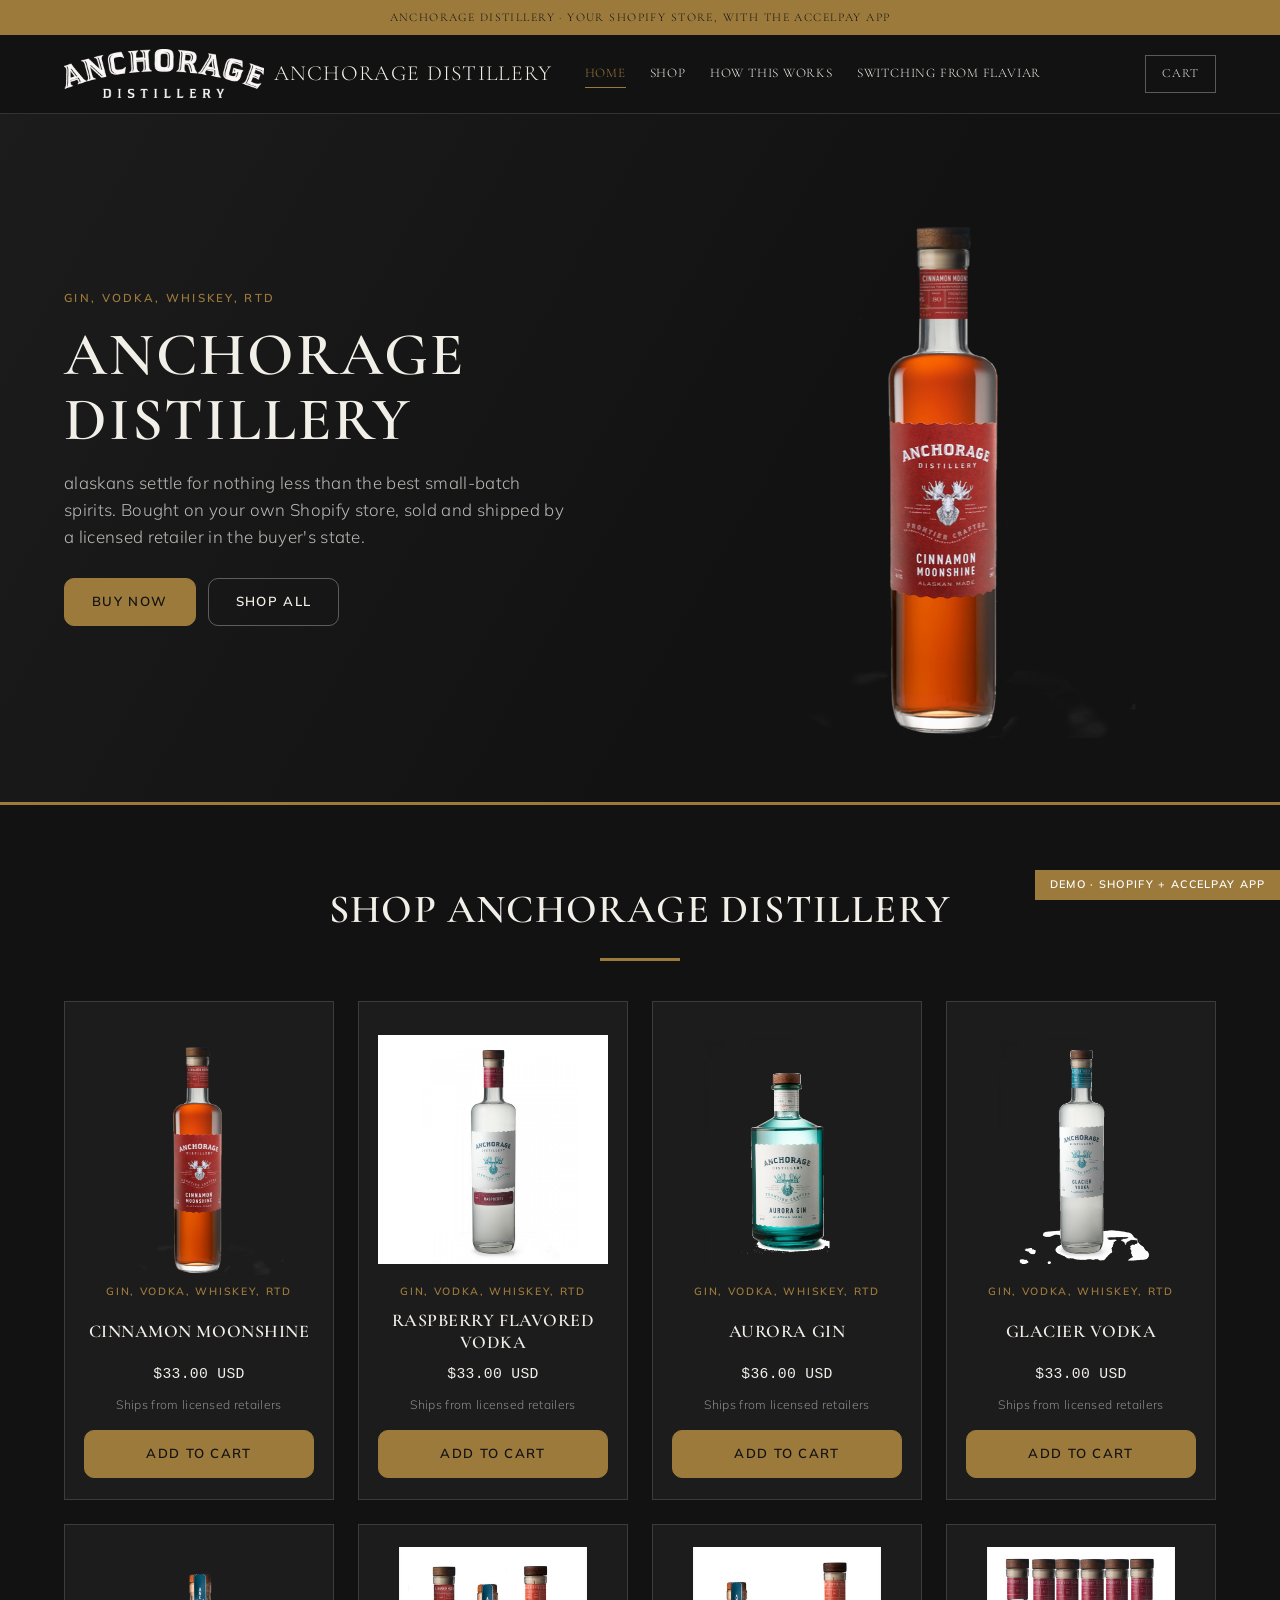
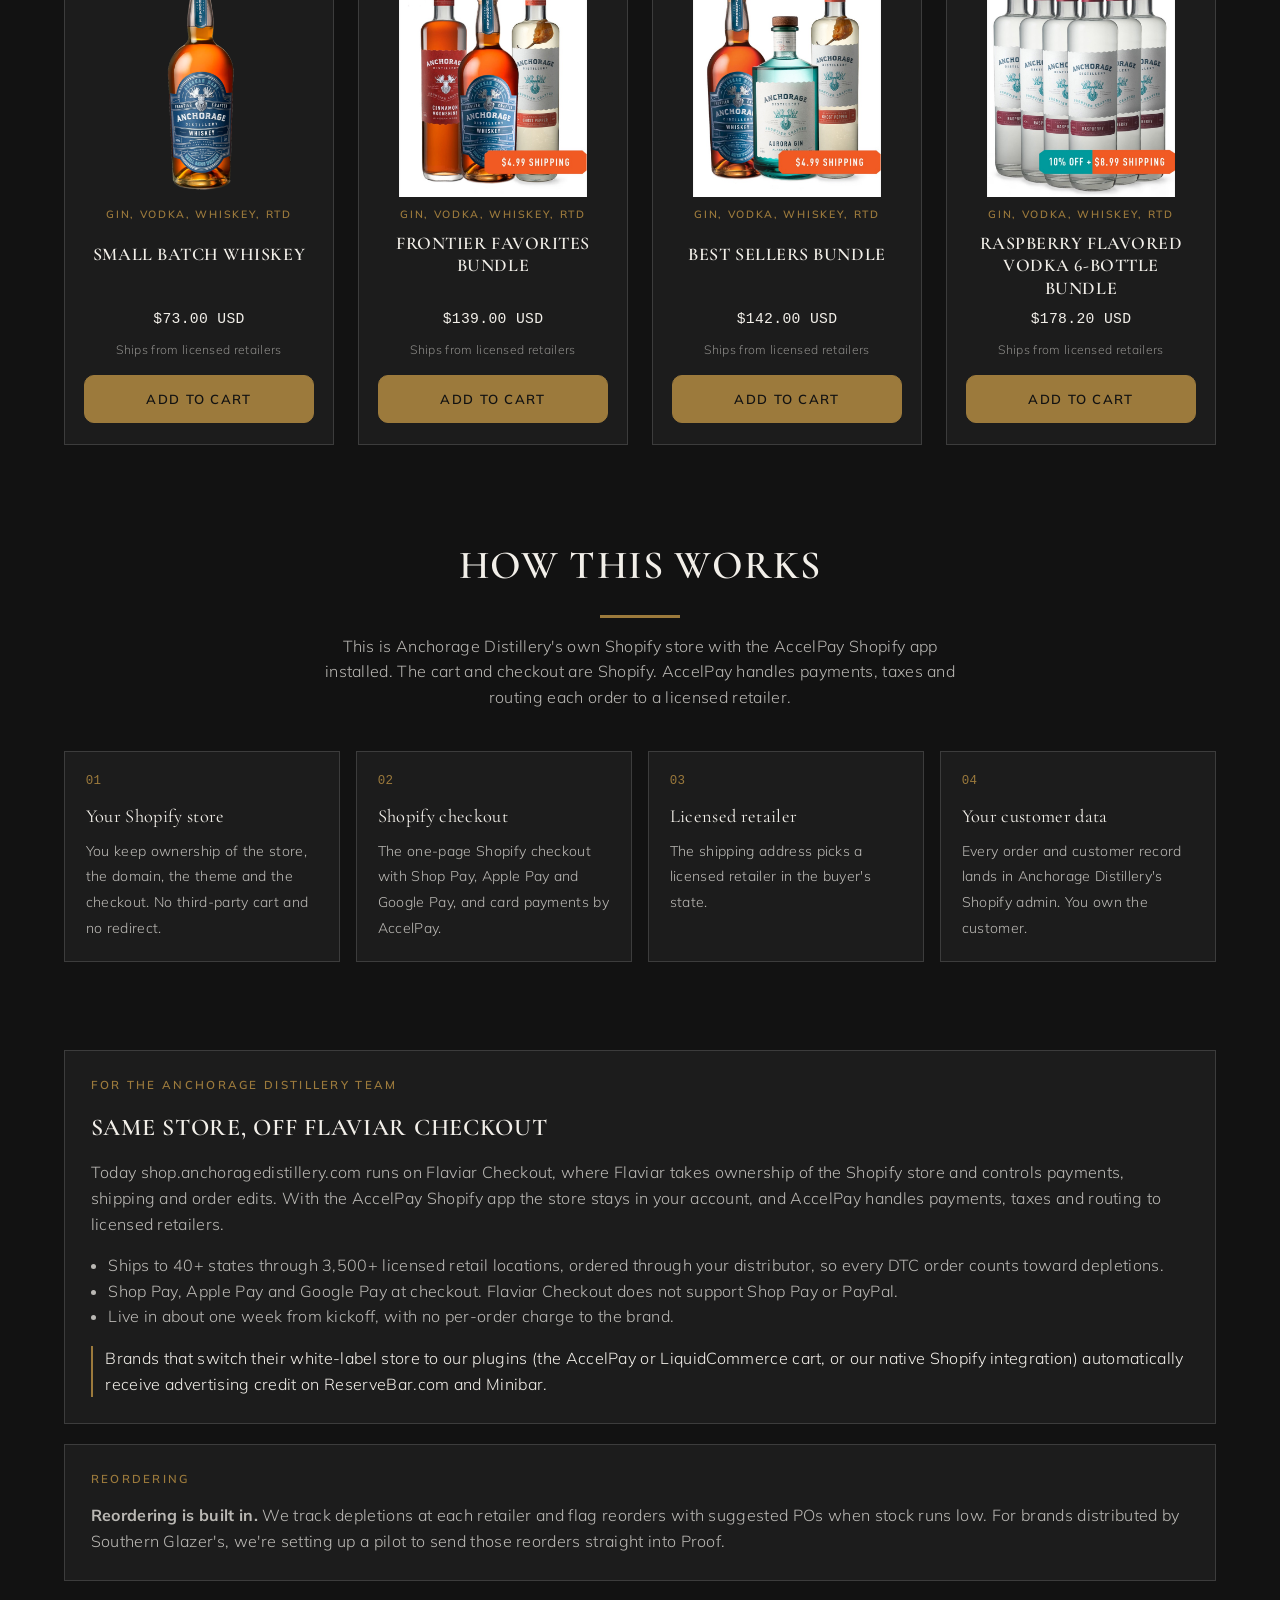
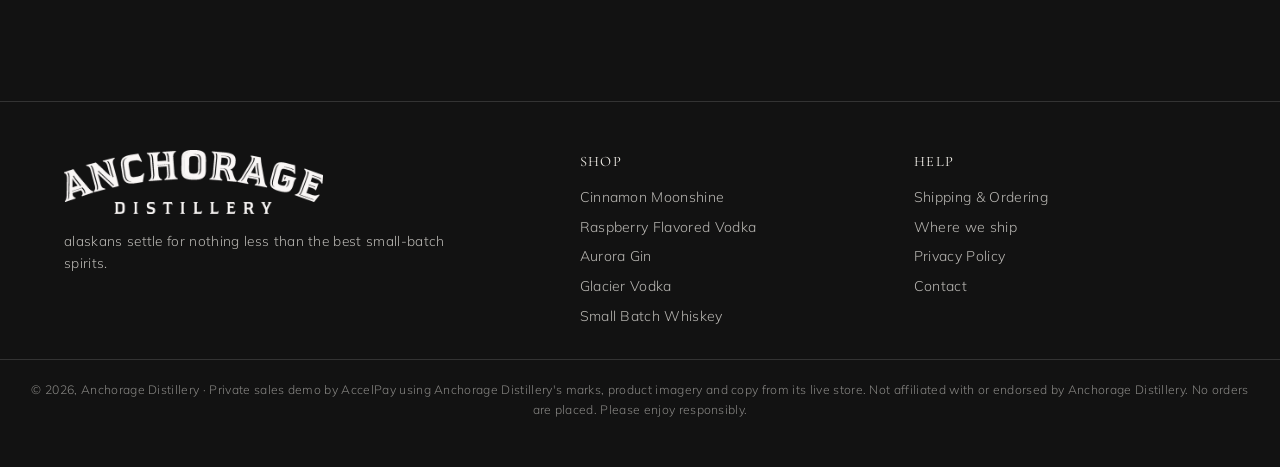
==== index.html @ 7983bb1e "Flaviar switch demo, Nov 2026" ====
<!doctype html>
<html lang="en">
<head>
<meta charset="utf-8">
<meta name="viewport" content="width=device-width,initial-scale=1">
<title>Anchorage Distillery | AccelPay demo</title>
<meta name="robots" content="noindex,nofollow">
<link rel="icon" href="assets/logo.png">
<link rel="preconnect" href="https://fonts.googleapis.com">
<link rel="preconnect" href="https://fonts.gstatic.com" crossorigin>
<link rel="stylesheet" href="https://fonts.googleapis.com/css2?family=Cormorant+Garamond:wght@500;600;700&family=Mulish:wght@300;400;600;700&display=swap">
<link rel="stylesheet" href="styles.css?v=1">
</head>
<body>
<div class="announce">Anchorage Distillery &middot; your Shopify store, with the AccelPay app</div>
<header class="top">
  <div class="hdr">
    <a href="index.html" class="brand-link"><img class="logo" src="assets/logo.png" alt="Anchorage Distillery"><span class="wordmark">Anchorage Distillery</span></a>
    <nav class="main">
      <a href="index.html" aria-current="page">Home</a><a href="index.html#shop">Shop</a><a href="index.html#how">How this works</a><a href="index.html#switch">Switching from Flaviar</a>
    </nav>
    <div class="hdr-actions">
      <button class="burger" id="burger" aria-label="Menu">&#9776;</button>
      <button class="cart-pill" data-cart-toggle aria-label="Open cart">
        <span class="lbl">Cart</span>
        <span class="count" data-cart-count hidden>0</span>
      </button>
    </div>
  </div>
</header>

<section class="hero">
  <div class="hero-inner">
    <div>
      <div class="eyebrow">gin, vodka, whiskey, RTD</div>
      <h1>Anchorage Distillery</h1>
      <p>alaskans settle for nothing less than the best small-batch spirits. Bought on your own Shopify store, sold and shipped by a licensed retailer in the buyer's state.</p>
      <div style="display:flex;gap:.75rem;flex-wrap:wrap"><a class="btn" href="product.html?p=cinnamon-moonshine">Buy now</a><a class="btn ghost" href="#shop">Shop all</a></div>
    </div>
    <div class="shot"><img src="assets/p-cinnamon-moonshine.png" alt="Cinnamon Moonshine"></div>
  </div>
</section>

<section class="band" id="shop">
  <div class="section-head">
    <h2>Shop Anchorage Distillery</h2>
    <div class="rule"></div>
    <p style="font-size:.9rem;color:var(--muted)"></p>
  </div>
  <div class="grid" id="collection-grid"></div>
</section>

<section class="band" id="how" style="padding-top:1rem">
  <div class="section-head">
    <h2>How this works</h2>
    <div class="rule"></div>
    <p>This is Anchorage Distillery's own Shopify store with the AccelPay Shopify app installed. The cart and checkout are Shopify. AccelPay handles payments, taxes and routing each order to a licensed retailer.</p>
  </div>
  <div class="how">
    <div class="step"><span class="n">01</span><b>Your Shopify store</b><span>You keep ownership of the store, the domain, the theme and the checkout. No third-party cart and no redirect.</span></div>
    <div class="step"><span class="n">02</span><b>Shopify checkout</b><span>The one-page Shopify checkout with Shop Pay, Apple Pay and Google Pay, and card payments by AccelPay.</span></div>
    <div class="step"><span class="n">03</span><b>Licensed retailer</b><span>The shipping address picks a licensed retailer in the buyer's state.</span></div>
    <div class="step"><span class="n">04</span><b>Your customer data</b><span>Every order and customer record lands in Anchorage Distillery's Shopify admin. You own the customer.</span></div>
  </div>
</section>

<section class="band" id="switch" style="padding-top:1rem">
  <div class="panel">
    <div class="eyebrow">For the Anchorage Distillery team</div>
    <h2>Same store, off Flaviar Checkout</h2>
    <p style="margin:0 0 1rem">Today shop.anchoragedistillery.com runs on Flaviar Checkout, where Flaviar takes ownership of the Shopify store and controls payments, shipping and order edits. With the AccelPay Shopify app the store stays in your account, and AccelPay handles payments, taxes and routing to licensed retailers.</p>
    <ul style="margin:0 0 1rem;padding-left:1.1rem"><li>Ships to 40+ states through 3,500+ licensed retail locations, ordered through your distributor, so every DTC order counts toward depletions.</li><li>Shop Pay, Apple Pay and Google Pay at checkout. Flaviar Checkout does not support Shop Pay or PayPal.</li><li>Live in about one week from kickoff, with no per-order charge to the brand.</li></ul>
    <p class="credit">Brands that switch their white-label store to our plugins (the AccelPay or LiquidCommerce cart, or our native Shopify integration) automatically receive advertising credit on ReserveBar.com and Minibar.</p>
  </div>
  <div class="panel">
    <div class="eyebrow">Reordering</div>
    <p style="margin:0" class="reorder"><b>Reordering is built in.</b> We track depletions at each retailer and flag reorders with suggested POs when stock runs low. For brands distributed by Southern Glazer's, we're setting up a pilot to send those reorders straight into Proof.</p>
  </div>
</section>
<footer class="site">
  <div class="ft">
    <div>
      <img src="assets/logo.png" alt="Anchorage Distillery" style="height:64px;width:auto">
      <p style="font-size:.86rem;margin-top:1rem;max-width:24rem;color:var(--muted)">alaskans settle for nothing less than the best small-batch spirits.</p>
    </div>
    <div><h4>Shop</h4><ul><li><a href="product.html?p=cinnamon-moonshine">Cinnamon Moonshine</a></li><li><a href="product.html?p=raspberry-flavored-vodka">Raspberry Flavored Vodka</a></li><li><a href="product.html?p=aurora-gin">Aurora Gin</a></li><li><a href="product.html?p=glacier-vodka">Glacier Vodka</a></li><li><a href="product.html?p=small-batch-whiskey">Small Batch Whiskey</a></li></ul></div>
    <div><h4>Help</h4><ul>
      <li><a href="index.html#how">Shipping &amp; Ordering</a></li>
      <li><a href="index.html#how">Where we ship</a></li>
      <li><a href="#">Privacy Policy</a></li>
      <li><a href="#">Contact</a></li></ul></div>
  </div>
  <div class="legal-row">
    &copy; 2026, Anchorage Distillery &middot; Private sales demo by AccelPay using Anchorage Distillery's marks, product imagery and copy from its live store. Not affiliated with or endorsed by Anchorage Distillery.
    No orders are placed. Please enjoy responsibly.
  </div>
</footer>

<div class="scrim" id="scrim"></div>
<aside class="drawer" id="drawer" aria-label="Your cart">
  <div class="dh"><h2>Your cart</h2><button class="x" id="drawer-close" aria-label="Close">&times;</button></div>
  <div class="cols"><span>Product</span><span>Total</span></div>
  <div class="items" id="drawer-items"></div>
  <div class="df" id="drawer-foot"></div>
</aside>
<div class="ribbon">Demo &middot; Shopify + AccelPay app</div>
<script src="data.js?v=1"></script>
<script src="app.js?v=1"></script>
</body>
</html>
---- styles.css ----
/* Anchorage Distillery x AccelPay demo. Base: woodsonwhiskey-accelpay-demo. */

:root {
  --black: #121212; --panel: #1c1c1c; --panel-2: #242424; --ink: #f2efe9;
  --muted: rgba(242,239,233,.74); --muted-2: rgba(242,239,233,.52); --line: rgba(255,255,255,.14); --line-2: rgba(255,255,255,.3);
  --gold: #9c7a3c; --gold-hi: #9c7a3c; --gold-soft: rgba(255,255,255,.06); --green: #6fbf8f; --red: #ff6b6b;
  --head: #f2efe9; --btn-ink: #121212; --img-bg: #1c1c1c; --drawer-bg: #161616; --ann-bg: #9c7a3c; --ann-ink: #121212; --co-head-bg: #121212;
  --serif: "Cormorant Garamond", Georgia, serif; --sans: "Mulish", -apple-system, BlinkMacSystemFont, "Helvetica Neue", Arial, sans-serif;
  --mono: ui-monospace, SFMono-Regular, Menlo, monospace; --maxw: 1200px; --btn-radius: 10px;
  --cart-glyph: url("data:image/svg+xml;utf8,<svg xmlns='http://www.w3.org/2000/svg' viewBox='0 0 24 24' fill='none' stroke='black' stroke-width='2' stroke-linecap='round' stroke-linejoin='round'><path d='M6 2 3 6v14a2 2 0 0 0 2 2h14a2 2 0 0 0 2-2V6l-3-4z'/><path d='M3 6h18'/><path d='M16 10a4 4 0 0 1-8 0'/></svg>");
}

* { box-sizing: border-box; }
html { scroll-behavior: smooth; }
body {
  margin: 0; background: var(--black); color: var(--ink);
  font-family: var(--sans); font-weight: 300; font-size: 16px; line-height: 1.6;
  letter-spacing: .02em; -webkit-font-smoothing: antialiased;
}
img { max-width: 100%; display: block; }
a { color: inherit; }
button { font: inherit; cursor: pointer; color: inherit; }
:focus-visible { outline: 2px solid var(--gold); outline-offset: 2px; }

/* ---------------------------------------------------------------- header */
.announce {
  background: var(--ann-bg); color: var(--ann-ink); text-align: center;
  font-family: var(--serif); font-size: .74rem; letter-spacing: .12em;
  text-transform: uppercase; padding: .5rem 1rem;
}
header.top { position: sticky; top: 0; z-index: 60; background: var(--black); border-bottom: 1px solid var(--line); }
.hdr { max-width: var(--maxw); margin: 0 auto; padding: .8rem 1.5rem; display: flex; align-items: center; gap: 2rem; }
.hdr img.logo { height: 62px; width: auto; }
nav.main { display: flex; gap: 1.5rem; flex-wrap: wrap; }
nav.main a {
  font-family: var(--serif); font-size: .82rem; letter-spacing: .06em; text-transform: uppercase;
  text-decoration: none; color: var(--head); padding: .2rem 0; border-bottom: 1px solid transparent;
}
nav.main a:hover, nav.main a[aria-current] { color: var(--gold-hi); border-bottom-color: var(--gold); }
.hdr-actions { margin-left: auto; display: flex; align-items: center; gap: .75rem; }
.cart-pill {
  display: inline-flex; align-items: center; gap: .5rem; background: transparent;
  border: 1px solid var(--line-2); color: var(--head); padding: .5rem 1rem;
  font-family: var(--serif); font-size: .78rem; letter-spacing: .08em; text-transform: uppercase;
}
.cart-pill:hover { border-color: var(--gold); color: var(--gold-hi); }
.cart-pill .count {
  background: var(--gold); color: var(--btn-ink); min-width: 1.35rem; height: 1.35rem; border-radius: 999px;
  display: inline-grid; place-items: center; font-family: var(--mono); font-size: .7rem; padding: 0 .3rem;
}
.cart-pill .count[hidden] { display: none; }
.burger { display: none; background: none; border: none; font-size: 1.5rem; line-height: 1; color: var(--head); }

/* ---------------------------------------------------------------- type + buttons */
.eyebrow { font-family: var(--sans); font-size: .72rem; font-weight: 600; letter-spacing: .2em; text-transform: uppercase; color: var(--gold-hi); margin-bottom: .9rem; }
h1, h2, h3 { font-family: var(--serif); font-weight: 400; letter-spacing: .03em; }
.rule { width: 190px; height: 2px; margin: 1.1rem auto 0; background: linear-gradient(90deg, transparent, var(--gold), transparent); }

.btn {
  display: inline-flex; align-items: center; justify-content: center; gap: .5rem;
  background: var(--gold); color: var(--btn-ink); border: 1px solid var(--gold); border-radius: var(--btn-radius, 0);
  padding: .8rem 1.7rem; font-family: var(--sans); font-weight: 600; font-size: .82rem;
  letter-spacing: .1em; text-transform: uppercase; text-decoration: none;
}
.btn:hover { background: var(--gold-hi); border-color: var(--gold-hi); }
.btn.ghost { background: transparent; color: var(--head); border-color: var(--line-2); }
.btn.ghost:hover { border-color: var(--gold); color: var(--gold-hi); }
.btn:disabled { opacity: .4; cursor: not-allowed; }
.btn.block { width: 100%; }

/* ---------------------------------------------------------------- hero */
.hero { position: relative; overflow: hidden; border-bottom: 1px solid var(--line); }
.hero-inner { max-width: var(--maxw); margin: 0 auto; padding: 4rem 1.5rem; display: grid; grid-template-columns: 1.05fr 1fr; gap: 3rem; align-items: center; }
.hero h1 { font-size: clamp(2.3rem, 5.4vw, 3.8rem); line-height: 1.08; margin: 0 0 1rem; text-transform: uppercase; }
.hero p { color: var(--muted); font-size: 1.06rem; margin: 0 0 1.7rem; max-width: 32rem; }
.hero .shot img { width: 100%; max-height: 560px; object-fit: contain; }

/* ---------------------------------------------------------------- sections */
.band { max-width: var(--maxw); margin: 0 auto; padding: 4.5rem 1.5rem; }
.section-head { text-align: center; margin-bottom: 2.5rem; }
.section-head h2 { font-size: clamp(1.8rem, 4vw, 2.5rem); margin: 0; text-transform: uppercase; }
.section-head p { color: var(--muted); margin: 1rem auto 0; max-width: 40rem; }

.grid { display: grid; grid-template-columns: repeat(auto-fill, minmax(240px, 1fr)); gap: 1.5rem; }
.card {
  background: var(--panel); border: 1px solid var(--line); padding: 1.4rem 1.2rem 1.3rem;
  display: flex; flex-direction: column; gap: .55rem; text-align: center; text-decoration: none; color: inherit;
}
.card:hover { border-color: var(--gold); }
.card .shot { height: 250px; display: grid; place-items: center; overflow: hidden; }
.card .shot img { max-height: 250px; width: auto; object-fit: contain; }
.card h3 { font-size: 1.12rem; margin: 0; line-height: 1.25; text-transform: uppercase; min-height: 2.8rem; display: grid; place-items: center; }
.card .tag { font-size: .66rem; font-weight: 600; letter-spacing: .16em; text-transform: uppercase; color: var(--gold-hi); }
.card .price { font-family: var(--mono); font-size: .92rem; margin-top: auto; }
.card .avail { font-size: .76rem; color: var(--muted-2); }

.split { display: grid; grid-template-columns: 1fr 1fr; gap: 3rem; align-items: center; }
.split img { width: 100%; }
.split p { color: var(--muted); }

/* how it works */
.how { display: grid; grid-template-columns: repeat(4, 1fr); gap: 1rem; }
.how .step { border: 1px solid var(--line); padding: 1.3rem; background: var(--panel); }
.how .step b { display: block; font-family: var(--serif); font-weight: 400; font-size: 1.15rem; margin-bottom: .4rem; color: var(--head); }
.how .step span { font-size: .88rem; color: var(--muted); }
.how .step .n { font-family: var(--mono); color: var(--gold-hi); font-size: .78rem; display: block; margin-bottom: .6rem; }

.rb-note {
  display: flex; align-items: center; gap: .75rem; border: 1px solid var(--line); background: var(--panel);
  padding: .7rem .9rem; font-size: .84rem; color: var(--muted);
}
.rb-note b { color: var(--head); font-weight: 600; }
.rb-note a { color: var(--gold-hi); }
.rb-mark { font-family: var(--serif); font-size: .72rem; letter-spacing: .14em; text-transform: uppercase; border: 1px solid var(--gold); color: var(--gold-hi); padding: .2rem .45rem; white-space: nowrap; }

/* ---------------------------------------------------------------- product page (Shopify theme) */
.pdp { display: grid; grid-template-columns: minmax(0,1fr) minmax(0,1fr); gap: 3rem; align-items: start; }
.pdp .gallery { display: flex; flex-direction: column; gap: .8rem; min-width: 0; }
.pdp .gallery .main { background: var(--img-bg); display: grid; place-items: center; min-height: 420px; }
.pdp .gallery .main img { max-height: 560px; width: auto; object-fit: contain; }
.pdp .thumbs { display: flex; gap: .5rem; }
.pdp .thumbs button { width: 64px; height: 64px; border: 1px solid var(--line); background: var(--img-bg); padding: 3px; display: grid; place-items: center; }
.pdp .thumbs button[aria-selected="true"] { border-color: var(--gold); }
.pdp .thumbs img { max-height: 100%; width: auto; }
.pdp .info { display: flex; flex-direction: column; gap: 1rem; min-width: 0; padding-left: 1.5rem; border-left: 1px solid var(--line); }
.pdp h1 { font-size: 2rem; margin: 0; text-transform: uppercase; line-height: 1.15; }
.pdp .price { font-size: 1.05rem; }
.pdp .small { font-size: .8rem; color: var(--muted); }
.pdp .small a { color: var(--gold-hi); }
.pdp .qty-wrap { display: flex; flex-direction: column; gap: .35rem; font-size: .8rem; color: var(--muted); }
.pdp .desc p { color: var(--muted); margin: 0 0 .9rem; font-size: .95rem; }
.pdp .desc b { color: var(--head); font-weight: 600; }
.qty { display: inline-flex; align-items: center; border: 1px solid var(--line-2); width: max-content; }
.qty button { background: none; border: none; width: 2.6rem; min-height: 2.8rem; font-size: 1.1rem; }
.qty span, .qty input { font-family: var(--sans); min-width: 2.2rem; text-align: center; font-size: .95rem; }
.atc { max-width: 380px; }
.fulfil-line { display: flex; gap: .6rem; align-items: flex-start; font-size: .82rem; color: var(--muted); border: 1px solid var(--line); padding: .7rem .8rem; max-width: 460px; }
.fulfil-line img { width: 22px; height: 22px; border-radius: 5px; flex: none; }
.notice { font-size: .85rem; color: var(--muted); border-left: 2px solid var(--gold); padding: .2rem 0 .2rem .75rem; }

/* ---------------------------------------------------------------- Shopify cart drawer (Dawn-style) */
.scrim { position: fixed; inset: 0; background: rgba(0,0,0,.6); opacity: 0; pointer-events: none; transition: opacity .25s; z-index: 90; }
.scrim.on { opacity: 1; pointer-events: auto; }
.drawer { position: fixed; top: 0; right: 0; height: 100%; width: min(420px, 100%); background: var(--drawer-bg); border-left: 1px solid var(--line); z-index: 100; display: flex; flex-direction: column; transform: translateX(100%); transition: transform .28s ease; }
.drawer.on { transform: none; }
.drawer .dh { display: flex; align-items: center; justify-content: space-between; padding: 1.4rem 1.5rem 1rem; }
.drawer .dh h2 { font-size: 1.5rem; margin: 0; }
.drawer .x { background: none; border: none; font-size: 1.7rem; line-height: 1; color: var(--muted); }
.drawer .cols { display: flex; justify-content: space-between; font-size: .66rem; letter-spacing: .12em; text-transform: uppercase; color: var(--muted-2); padding: 0 1.5rem .6rem; border-bottom: 1px solid var(--line); }
.drawer .items { flex: 1; overflow-y: auto; padding: 0 1.5rem; }
.cline { display: grid; grid-template-columns: 76px minmax(0,1fr) auto; gap: 1rem; padding: 1.2rem 0; border-bottom: 1px solid var(--line); }
.cline .im { background: var(--img-bg); display: grid; place-items: center; height: 92px; }
.cline .im img { max-height: 88px; width: auto; }
.cline .nm { font-size: .92rem; line-height: 1.3; }
.cline .pr { font-size: .84rem; color: var(--muted); margin: .2rem 0 .6rem; }
.cline .qrow { display: flex; align-items: center; gap: .6rem; }
.cline .qty button { min-height: 2.2rem; width: 2.2rem; }
.cline .rm { background: none; border: none; color: var(--muted); font-size: 1rem; padding: 0; }
.cline .tot { font-size: .9rem; }
.empty { text-align: center; color: var(--muted); padding: 3rem 1rem; }
.drawer .df { border-top: 1px solid var(--line); padding: 1.2rem 1.5rem 1.5rem; display: flex; flex-direction: column; gap: .7rem; }
.drawer .df .est { display: flex; justify-content: space-between; font-size: 1rem; }
.drawer .df .small { font-size: .78rem; color: var(--muted); }

/* ---------------------------------------------------------------- Shopify one-page checkout */
body.co { background: #fff; color: #141414; font-family: -apple-system, BlinkMacSystemFont, "Segoe UI", Roboto, "Helvetica Neue", Arial, sans-serif; font-weight: 400; letter-spacing: 0; }
.co-head { border-bottom: 1px solid #dedede; background: var(--co-head-bg); }
.co-head .in { max-width: 1100px; margin: 0 auto; padding: .9rem 1.5rem; display: flex; align-items: center; justify-content: space-between; }
.co-head img { height: 54px; width: auto; }
.co-head a.bag { color: var(--gold-hi); font-size: .85rem; text-decoration: none; }
.checkout { display: grid; grid-template-columns: minmax(0,1.15fr) minmax(0,1fr); min-height: calc(100vh - 80px); }
.co-left { padding: 2.2rem clamp(1rem, 4vw, 3.5rem); min-width: 0; }
.co-left .inner { max-width: 560px; margin-left: auto; }
.co-right { background: #f5f5f5; border-left: 1px solid #dedede; padding: 2.2rem clamp(1rem, 3vw, 3rem); min-width: 0; }
.co-right .inner { max-width: 440px; position: sticky; top: 1.5rem; }
.co-h { font-size: 1.3rem; font-weight: 600; margin: 1.8rem 0 .8rem; display: flex; align-items: baseline; justify-content: space-between; gap: 1rem; }
.co-h:first-child { margin-top: 0; }
.co-h small { font-size: .82rem; font-weight: 400; color: #707070; }
.co-field { width: 100%; border: 1px solid #d9d9d9; border-radius: 5px; padding: .85rem .8rem; font: inherit; font-size: .92rem; margin-bottom: .7rem; background: #fff; color: #141414; min-width: 0; }
.co-field:focus { outline: none; border-color: #000; box-shadow: 0 0 0 1px #000; }
.co-row { display: grid; grid-template-columns: 1fr 1fr; gap: .7rem; }
.co-row3 { display: grid; grid-template-columns: 1.3fr 1fr 1fr; gap: .7rem; }
.co-chk { display: flex; gap: .55rem; align-items: center; font-size: .86rem; margin: .1rem 0 .4rem; }
.co-chk input { accent-color: #000; width: 16px; height: 16px; }
.co-empty { background: #f5f5f5; border-radius: 5px; padding: 1rem; font-size: .88rem; color: #707070; }
.rates { border: 1px solid #d9d9d9; border-radius: 5px; overflow: hidden; }
.rate { display: flex; align-items: center; gap: .8rem; padding: .95rem .9rem; border-bottom: 1px solid #d9d9d9; cursor: pointer; }
.rate:last-child { border-bottom: none; }
.rate.on { background: #f6f3ec; box-shadow: inset 0 0 0 1px #000; }
.rate input { accent-color: #000; width: 17px; height: 17px; flex: none; }
.rate .ic { width: 30px; height: 30px; border-radius: 7px; flex: none; }
.rate .t { flex: 1; min-width: 0; font-size: .9rem; }
.rate .t span { display: block; color: #707070; font-size: .8rem; margin-top: .1rem; }
.rate .p { font-size: .9rem; font-weight: 600; white-space: nowrap; }
.callout { display: flex; gap: .55rem; align-items: flex-start; font-size: .78rem; color: #5b4a26; background: #f6f1e6; border: 1px solid #e6dcc6; border-radius: 5px; padding: .6rem .75rem; margin-top: .7rem; }
.callout b { font-weight: 600; }
.callout .dot { width: 8px; height: 8px; border-radius: 50%; background: var(--gold); flex: none; margin-top: .35rem; }
.pay-box { border: 1px solid #d9d9d9; border-radius: 5px; overflow: hidden; }
.pay-box .ph { display: flex; justify-content: space-between; align-items: center; background: #f6f3ec; padding: .85rem .9rem; border-bottom: 1px solid #d9d9d9; font-size: .9rem; box-shadow: inset 0 0 0 1px #000; }
.pay-box .ph .cards { display: flex; gap: .3rem; }
.pay-box .ph .cards span { font-size: .62rem; font-weight: 700; border: 1px solid #cfcfcf; border-radius: 3px; padding: .1rem .3rem; background: #fff; color: #333; }
.pay-box .pb { padding: .9rem; background: #fafafa; }
.pay-btn { width: 100%; background: #000; color: #fff; border: none; border-radius: 5px; padding: 1.1rem; font-size: 1.05rem; font-weight: 600; margin-top: 1.2rem; }
.pay-btn:disabled { opacity: .4; cursor: not-allowed; }
.co-legal { font-size: .76rem; color: #707070; margin-top: .9rem; }
.co-links { display: flex; gap: 1rem; flex-wrap: wrap; font-size: .76rem; color: #707070; border-top: 1px solid #e3e3e3; margin-top: 2rem; padding-top: 1rem; }
.os-item { display: flex; gap: .9rem; align-items: center; padding: .4rem 0 1rem; }
.os-item .im { width: 64px; height: 64px; border: 1px solid #dedede; border-radius: 8px; background: var(--img-bg); position: relative; display: grid; place-items: center; padding: 4px; flex: none; }
.os-item .im img { max-height: 100%; width: auto; }
.os-item .im .q { position: absolute; top: -9px; right: -9px; background: #666; color: #fff; min-width: 21px; height: 21px; border-radius: 11px; font-size: .74rem; display: grid; place-items: center; padding: 0 5px; }
.os-item .nm { flex: 1; min-width: 0; font-size: .88rem; }
.os-item .nm span { display: block; color: #707070; font-size: .78rem; }
.os-item .pr { font-size: .88rem; }
.os-disc { display: flex; gap: .6rem; margin: .6rem 0 1.2rem; }
.os-disc input { flex: 1; min-width: 0; border: 1px solid #d9d9d9; border-radius: 5px; padding: .8rem; font: inherit; font-size: .9rem; }
.os-disc button { border: 1px solid #d9d9d9; background: #ececec; color: #777; border-radius: 5px; padding: 0 1.1rem; font-weight: 600; }
.os-line { display: flex; justify-content: space-between; font-size: .88rem; padding: .3rem 0; gap: 1rem; }
.os-line .m { color: #555; }
.os-line.total { font-size: 1.2rem; font-weight: 600; padding-top: .8rem; }
.os-line.total small { font-size: .74rem; color: #707070; font-weight: 400; margin-right: .4rem; }
.thanks { max-width: 600px; margin: 0 auto; padding: 4rem 1.5rem; text-align: center; }
.thanks h1 { font-size: 2rem; margin: 0 0 .5rem; font-weight: 600; font-family: inherit; letter-spacing: 0; }
.thanks p { color: #555; }
.thanks .num { font-family: var(--mono); color: #000; }

/* express checkout buttons (Shopify accelerated checkout) */
.xpay { display: grid; grid-template-columns: repeat(3, minmax(0,1fr)); gap: .5rem; }
.xpay .xb { height: 42px; border: none; border-radius: 5px; display: flex; align-items: center; justify-content: center; gap: .15rem; font-family: -apple-system, BlinkMacSystemFont, "Segoe UI", Roboto, Arial, sans-serif; font-size: 1.05rem; color: #fff; letter-spacing: 0; text-transform: none; }
.xpay.big .xb { height: 48px; }
.xpay .xb span { font-weight: 500; }
.xpay .shop { background: #5a31f4; }
.xpay .shop b { font-weight: 800; font-style: italic; letter-spacing: -.02em; margin-right: .1rem; }
.xpay .apple { background: #000; border: 1px solid #333; }
.xpay .google { background: #000; border: 1px solid #333; }
.xpay .google .g { font-weight: 700; background: linear-gradient(90deg,#4285f4,#ea4335,#fbbc05,#34a853); -webkit-background-clip: text; background-clip: text; color: transparent; margin-right: .15rem; }
.xp-title { text-align: center; font-size: .85rem; color: #707070; margin-bottom: .6rem; }
.or { display: flex; align-items: center; gap: .8rem; color: #707070; font-size: .78rem; margin: 1.4rem 0 .6rem; }
.or::before, .or::after { content: ""; flex: 1; height: 1px; background: #dedede; }

/* panel on the home page */
.panel { background: var(--panel); border: 1px solid var(--line); padding: 1.6rem; }
.panel + .panel { margin-top: 1.25rem; }
.panel h2 { margin: 0 0 .8rem; font-size: 1.5rem; text-transform: uppercase; }
.panel p, .panel li { color: var(--muted); }
.panel .credit { border-left: 2px solid var(--gold); padding-left: .8rem; margin: 0; color: var(--ink); }

/* ---------------------------------------------------------------- footer */
footer.site { border-top: 1px solid var(--line); margin-top: 3rem; }
.ft { max-width: var(--maxw); margin: 0 auto; padding: 3rem 1.5rem 2rem; display: grid; grid-template-columns: 1.6fr 1fr 1fr; gap: 2rem; }
.ft h4 { font-family: var(--serif); font-weight: 400; font-size: .9rem; letter-spacing: .1em; text-transform: uppercase; color: var(--head); margin: 0 0 .8rem; }
.ft ul { list-style: none; margin: 0; padding: 0; display: flex; flex-direction: column; gap: .45rem; font-size: .88rem; color: var(--muted); }
.ft a { text-decoration: none; }
.ft a:hover { color: var(--gold-hi); }
.legal-row { border-top: 1px solid var(--line); padding: 1.25rem 1.5rem 3rem; text-align: center; font-size: .76rem; color: var(--muted-2); }

.ribbon { position: fixed; right: 0; bottom: 0; z-index: 120; background: var(--gold); color: var(--btn-ink); font-size: .68rem; font-weight: 600; letter-spacing: .12em; text-transform: uppercase; padding: .4rem .9rem; }

/* ---------------------------------------------------------------- responsive */
@media (max-width: 960px) {
  .pdp { grid-template-columns: 1fr; gap: 1.5rem; }
  .pdp .info { padding-left: 0; border-left: 0; }
  .checkout { grid-template-columns: 1fr; }
  .co-right { border-left: 0; border-top: 1px solid #dedede; order: -1; }
  .co-left .inner, .co-right .inner { margin: 0 auto; position: static; }
  .hero-inner, .split { grid-template-columns: 1fr; gap: 2rem; }
  .how { grid-template-columns: 1fr 1fr; }
  .ft { grid-template-columns: 1fr 1fr; }
}
@media (max-width: 720px) {
  .co-row, .co-row3 { grid-template-columns: 1fr; gap: 0; }
  .pdp .gallery .main { min-height: 300px; }
  .pdp .gallery .main img { max-height: 340px; }
  .hdr { padding: .6rem 1rem; gap: .75rem; position: relative; }
  .hdr img.logo { height: 46px; }
  nav.main { display: none; }
  nav.main.open { display: flex; flex-direction: column; position: absolute; top: 100%; left: 0; right: 0; background: var(--black); border-bottom: 1px solid var(--line); padding: 1rem 1.5rem; gap: .9rem; }
  .burger { display: block; }
  .hdr-actions { margin-left: auto; }
  .cart-pill { padding: .5rem .8rem; }
  .cart-pill .lbl { display: none; }
  .cart-pill::before { content: ""; width: 1rem; height: 1rem; flex: none; background: currentColor; -webkit-mask: var(--cart-glyph) center/contain no-repeat; mask: var(--cart-glyph) center/contain no-repeat; }
  .band { padding: 3rem 1rem; }
  .hero-inner { padding: 2.5rem 1rem; }
  .how { grid-template-columns: 1fr; }
  .ft { grid-template-columns: 1fr; padding: 2.5rem 1rem 1.5rem; }
  .rb-note { flex-wrap: wrap; }
}


.brand-link { display: flex; align-items: center; gap: .6rem; text-decoration: none; }
.hdr img.logo { height: 52px; max-width: 200px; object-fit: contain; }
.wordmark { font-family: var(--serif); font-size: 1.35rem; letter-spacing: .06em; text-transform: uppercase; color: var(--head); white-space: nowrap; }
.co-head img { height: 44px; max-width: 200px; object-fit: contain; }
h1, h2, h3 { font-weight: 600; }
.hero { background: linear-gradient(120deg, var(--panel) 0%, var(--black) 60%); border-bottom: 3px solid var(--gold-hi); }
.rule { background: var(--gold-hi); height: 3px; width: 80px; }
.card .shot { background: var(--img-bg); }
.card:hover { border-color: var(--gold-hi); }
.btn:hover, .btn.ghost:hover { filter: brightness(1.15); }
.panel .credit { border-left-color: var(--gold-hi); }
.ribbon { background: var(--gold-hi); color: #fff; }
.cart-pill .count { background: var(--gold-hi); color: #fff; }
.callout .dot { background: var(--gold-hi); }
@media (max-width: 720px) { .wordmark { display: none; } }
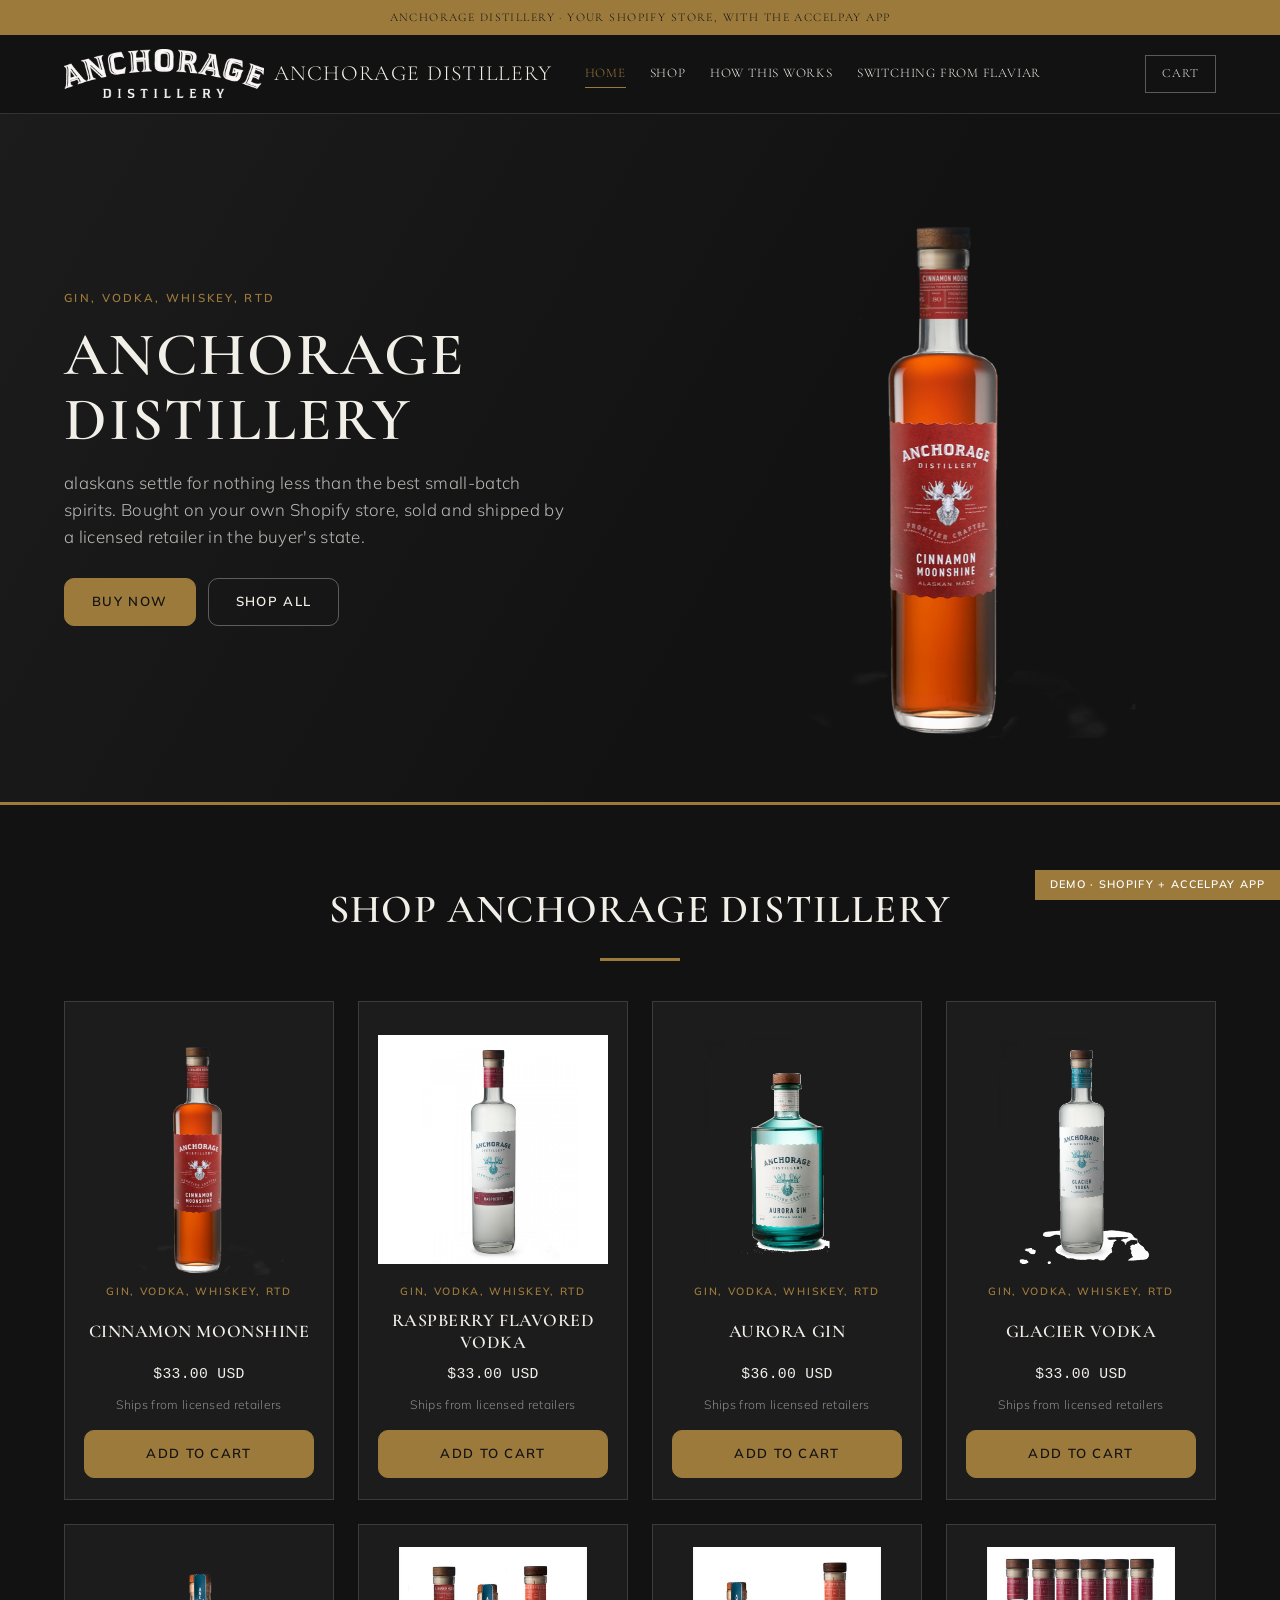
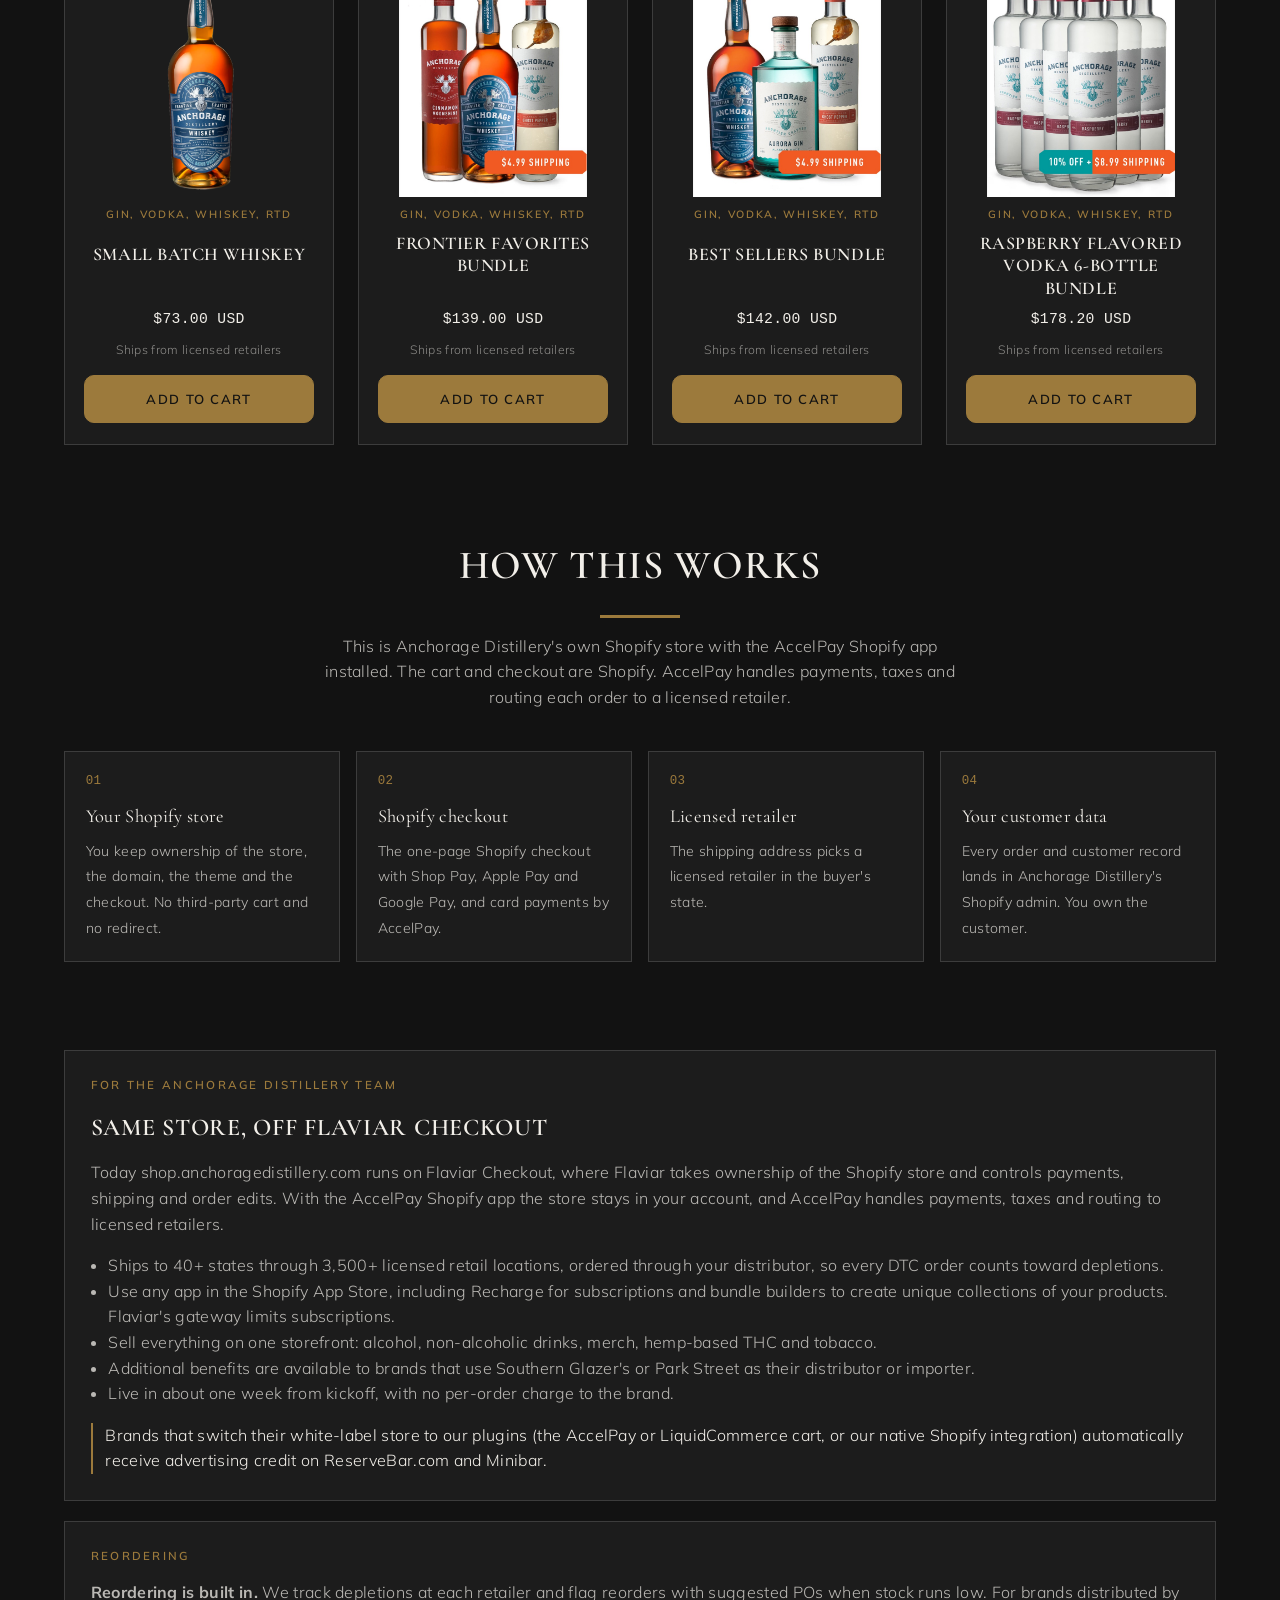
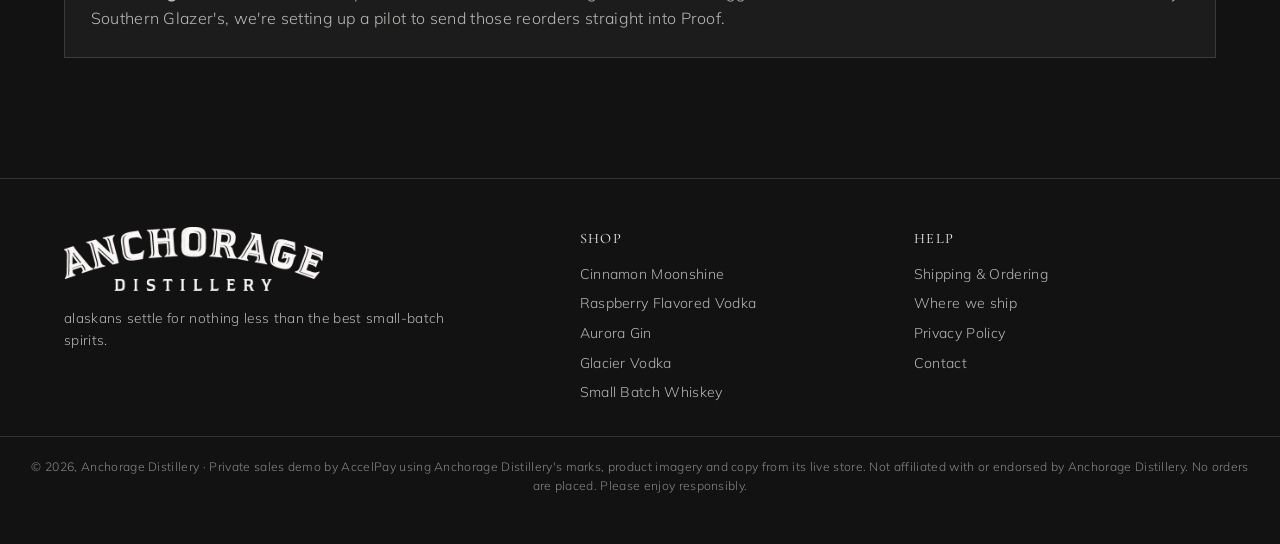
==== commit 7368025a: "Update value props: Shopify apps, multi-category, distributor benefits" ====
--- a/index.html
+++ b/index.html
@@ -69,7 +69,7 @@
     <div class="eyebrow">For the Anchorage Distillery team</div>
     <h2>Same store, off Flaviar Checkout</h2>
     <p style="margin:0 0 1rem">Today shop.anchoragedistillery.com runs on Flaviar Checkout, where Flaviar takes ownership of the Shopify store and controls payments, shipping and order edits. With the AccelPay Shopify app the store stays in your account, and AccelPay handles payments, taxes and routing to licensed retailers.</p>
-    <ul style="margin:0 0 1rem;padding-left:1.1rem"><li>Ships to 40+ states through 3,500+ licensed retail locations, ordered through your distributor, so every DTC order counts toward depletions.</li><li>Shop Pay, Apple Pay and Google Pay at checkout. Flaviar Checkout does not support Shop Pay or PayPal.</li><li>Live in about one week from kickoff, with no per-order charge to the brand.</li></ul>
+    <ul style="margin:0 0 1rem;padding-left:1.1rem"><li>Ships to 40+ states through 3,500+ licensed retail locations, ordered through your distributor, so every DTC order counts toward depletions.</li><li>Use any app in the Shopify App Store, including Recharge for subscriptions and bundle builders to create unique collections of your products. Flaviar's gateway limits subscriptions.</li><li>Sell everything on one storefront: alcohol, non-alcoholic drinks, merch, hemp-based THC and tobacco.</li><li>Additional benefits are available to brands that use Southern Glazer's or Park Street as their distributor or importer.</li><li>Live in about one week from kickoff, with no per-order charge to the brand.</li></ul>
     <p class="credit">Brands that switch their white-label store to our plugins (the AccelPay or LiquidCommerce cart, or our native Shopify integration) automatically receive advertising credit on ReserveBar.com and Minibar.</p>
   </div>
   <div class="panel">
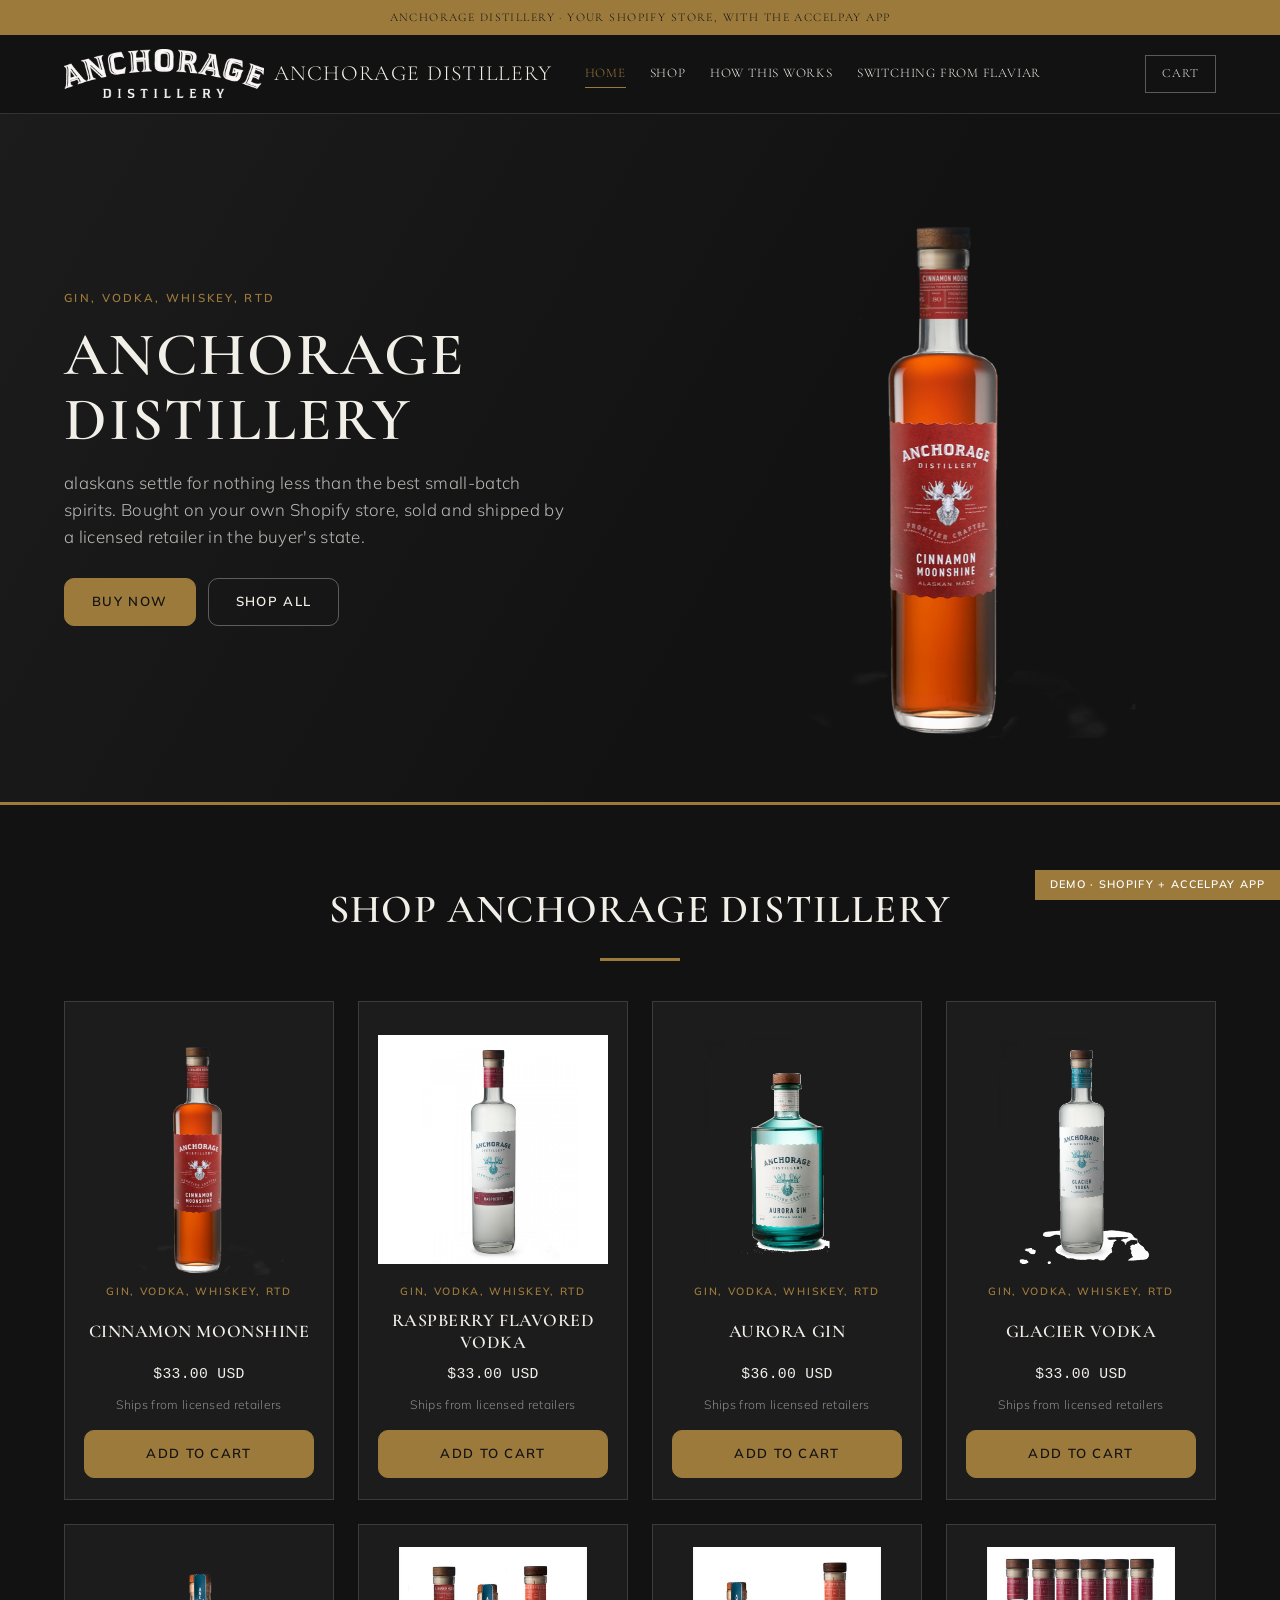
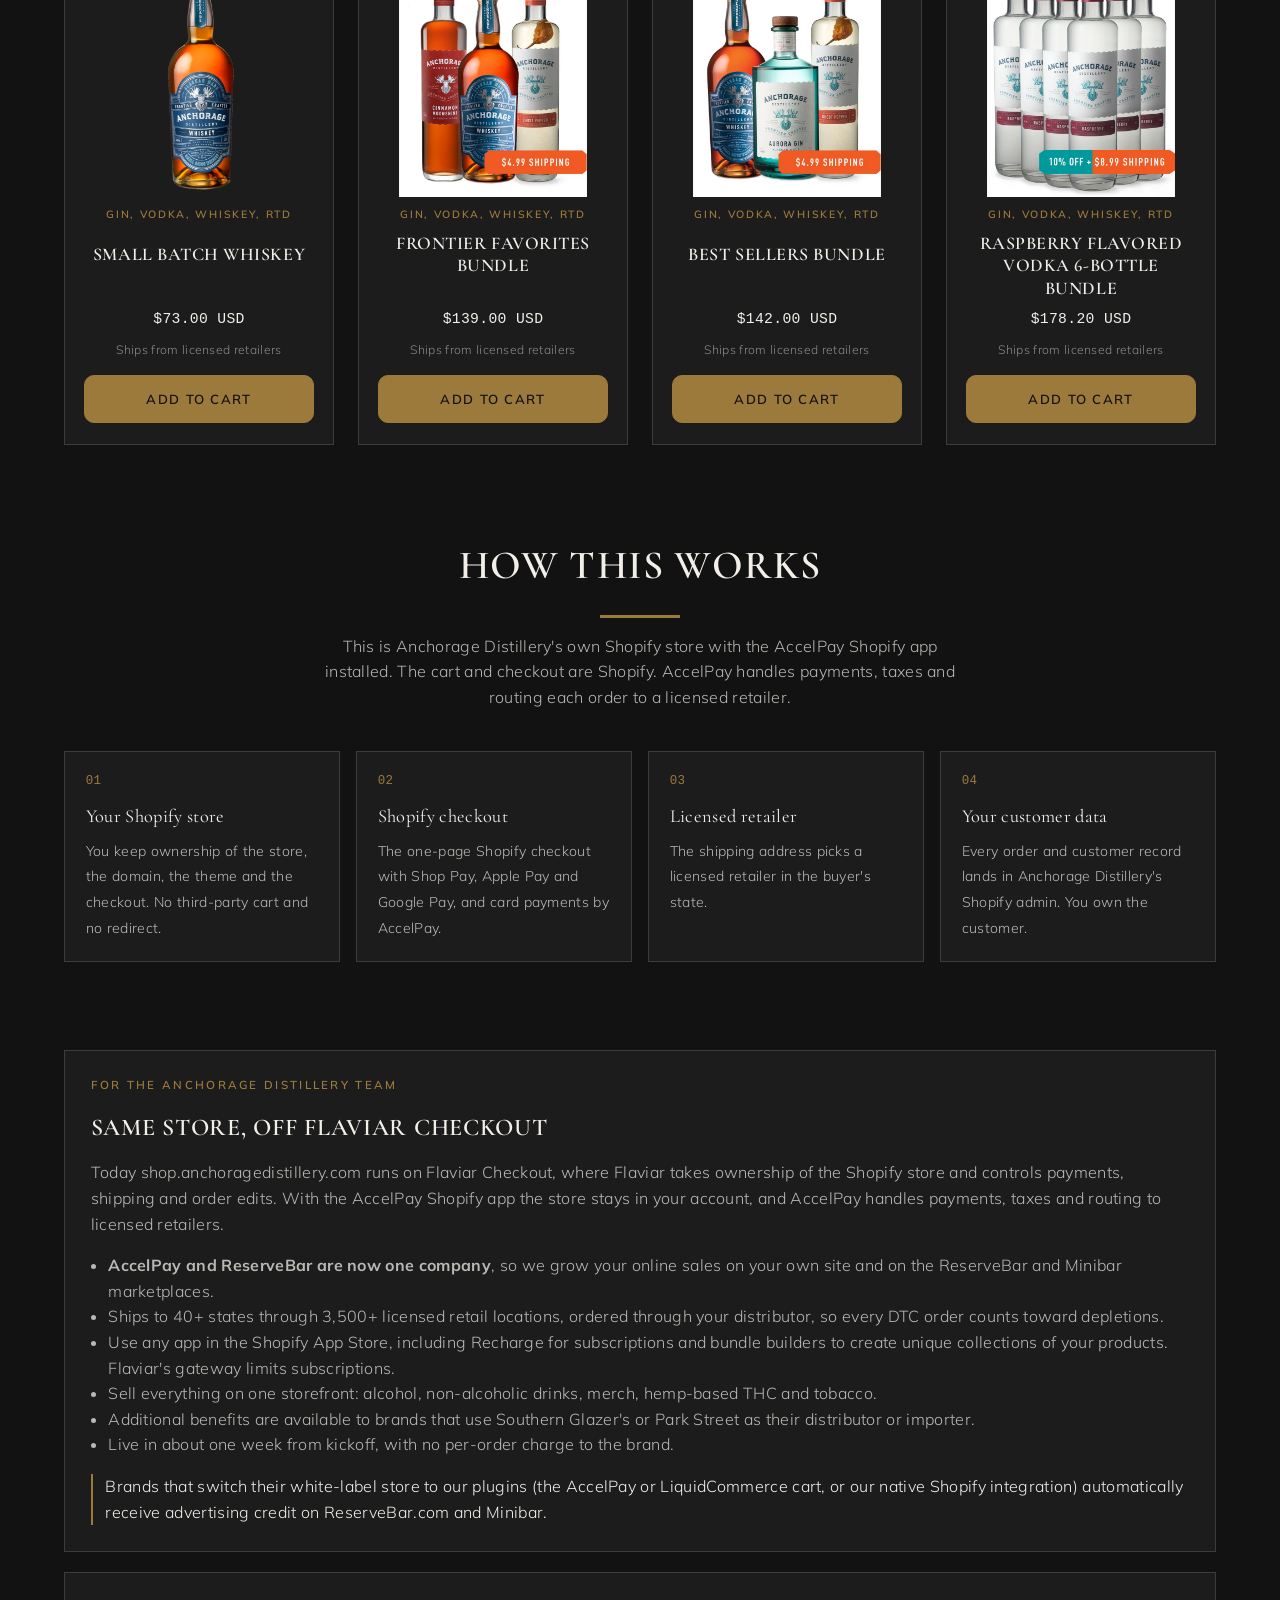
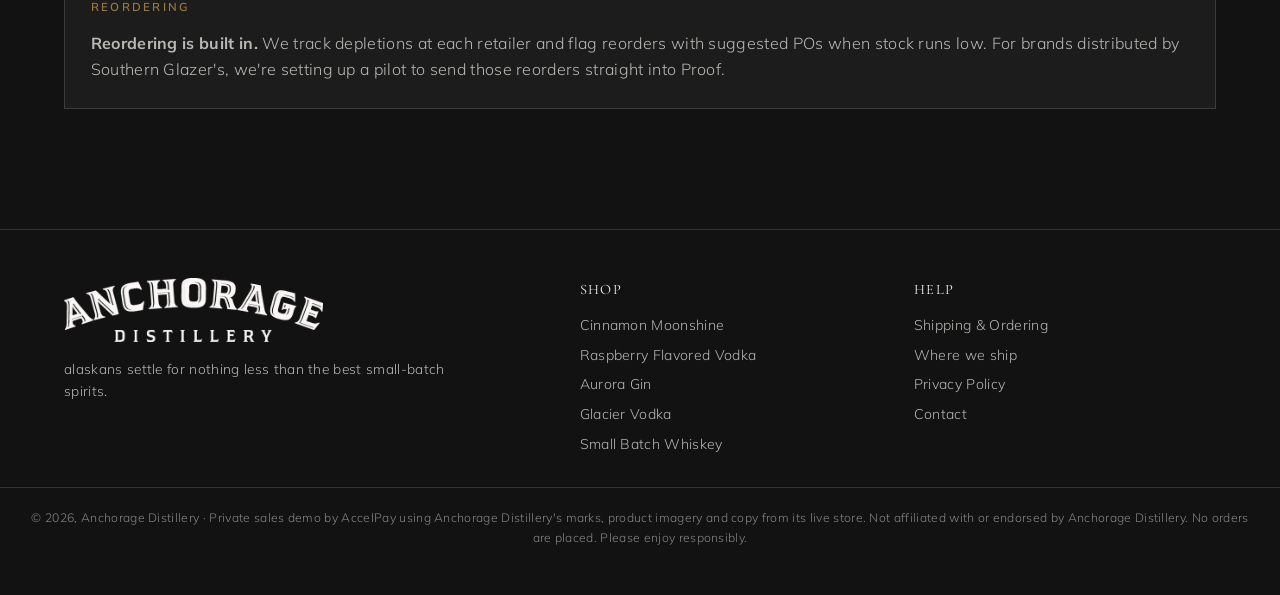
==== commit 8167ffc1: "Lead with AccelPay + ReserveBar one-company value prop" ====
--- a/index.html
+++ b/index.html
@@ -69,7 +69,7 @@
     <div class="eyebrow">For the Anchorage Distillery team</div>
     <h2>Same store, off Flaviar Checkout</h2>
     <p style="margin:0 0 1rem">Today shop.anchoragedistillery.com runs on Flaviar Checkout, where Flaviar takes ownership of the Shopify store and controls payments, shipping and order edits. With the AccelPay Shopify app the store stays in your account, and AccelPay handles payments, taxes and routing to licensed retailers.</p>
-    <ul style="margin:0 0 1rem;padding-left:1.1rem"><li>Ships to 40+ states through 3,500+ licensed retail locations, ordered through your distributor, so every DTC order counts toward depletions.</li><li>Use any app in the Shopify App Store, including Recharge for subscriptions and bundle builders to create unique collections of your products. Flaviar's gateway limits subscriptions.</li><li>Sell everything on one storefront: alcohol, non-alcoholic drinks, merch, hemp-based THC and tobacco.</li><li>Additional benefits are available to brands that use Southern Glazer's or Park Street as their distributor or importer.</li><li>Live in about one week from kickoff, with no per-order charge to the brand.</li></ul>
+    <ul style="margin:0 0 1rem;padding-left:1.1rem"><li><b>AccelPay and ReserveBar are now one company</b>, so we grow your online sales on your own site and on the ReserveBar and Minibar marketplaces.</li><li>Ships to 40+ states through 3,500+ licensed retail locations, ordered through your distributor, so every DTC order counts toward depletions.</li><li>Use any app in the Shopify App Store, including Recharge for subscriptions and bundle builders to create unique collections of your products. Flaviar's gateway limits subscriptions.</li><li>Sell everything on one storefront: alcohol, non-alcoholic drinks, merch, hemp-based THC and tobacco.</li><li>Additional benefits are available to brands that use Southern Glazer's or Park Street as their distributor or importer.</li><li>Live in about one week from kickoff, with no per-order charge to the brand.</li></ul>
     <p class="credit">Brands that switch their white-label store to our plugins (the AccelPay or LiquidCommerce cart, or our native Shopify integration) automatically receive advertising credit on ReserveBar.com and Minibar.</p>
   </div>
   <div class="panel">
